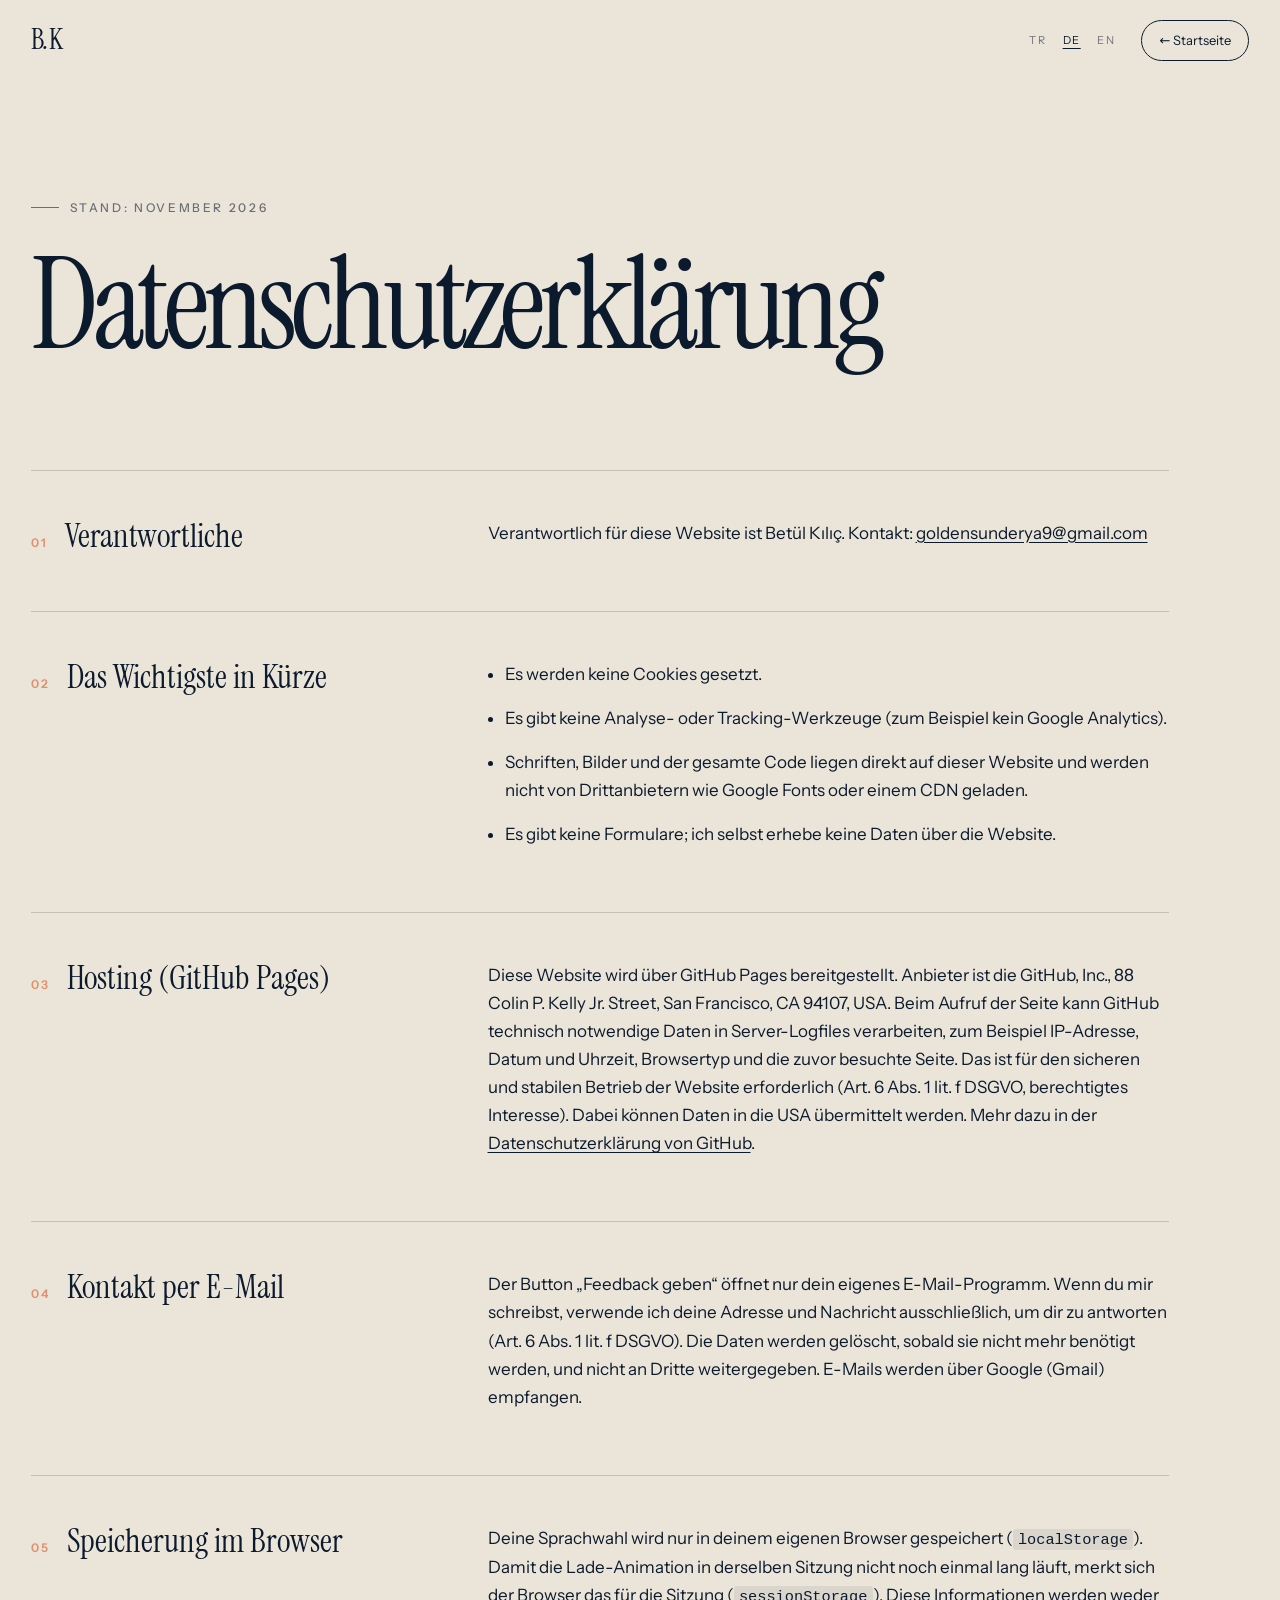
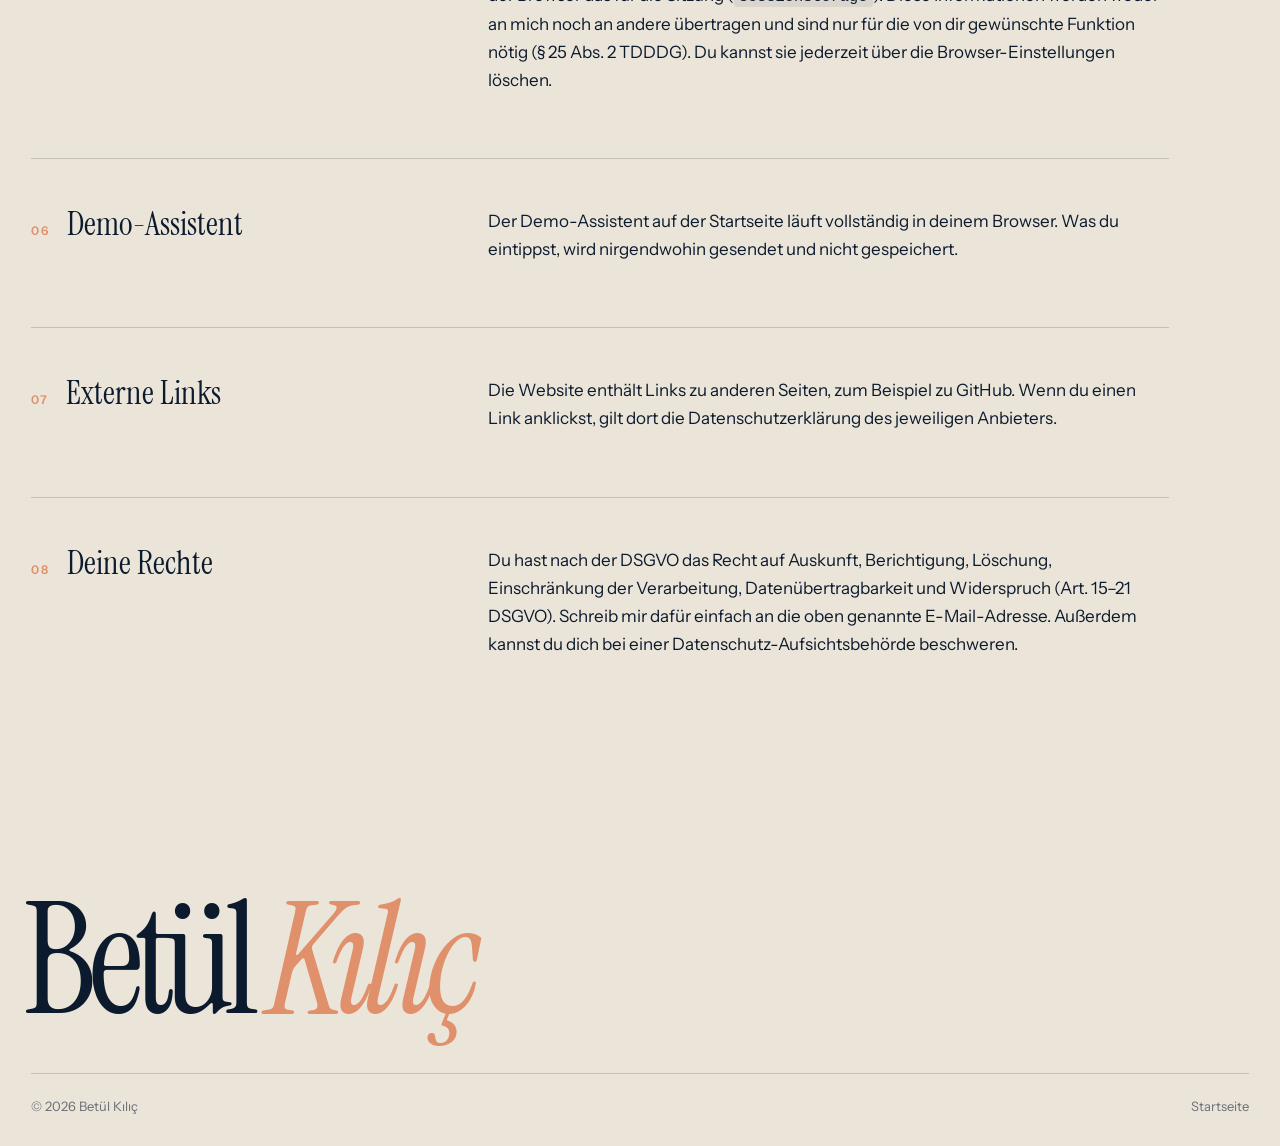
==== datenschutz-de.html @ 6221e0d3 "Neue immersive Portfolio-Seite von Grund auf Konzept „Ein Blatt Papier lernt fliegen“: Seiden-Shader" ====
<!doctype html>
<html lang="de">
<head>
  <meta charset="utf-8">
  <meta name="viewport" content="width=device-width, initial-scale=1">
  <title>Datenschutz · Betül Kılıç</title>
  <meta name="description" content="Datenschutz · Betül Kılıç">
  <meta name="theme-color" content="#070d1a">
  <meta property="og:title" content="Datenschutz · Betül Kılıç">
  <meta property="og:description" content="Datenschutz · Betül Kılıç">
  <meta property="og:image" content="img/og.jpg">
  <link rel="icon" href="img/favicon.svg" type="image/svg+xml">
  <link rel="alternate" hreflang="tr" href="datenschutz.html">
  <link rel="alternate" hreflang="de" href="datenschutz-de.html">
  <link rel="alternate" hreflang="en" href="datenschutz-en.html">
  
  <link rel="preload" href="fonts/instrument-serif-latin-400-normal.woff2" as="font" type="font/woff2" crossorigin>
  <link rel="preload" href="fonts/instrument-serif-latin-400-italic.woff2" as="font" type="font/woff2" crossorigin>
  <link rel="stylesheet" href="fx/fx.css">
  <link rel="stylesheet" href="style.css">
  
</head>
<body class="priv">
  <a class="skip" href="#main">Zum Inhalt</a>
  <header class="nav nav--static">
    <a class="nav__logo" href="de.html" aria-label="Betül Kılıç">B<em>.</em>K</a>
    <div class="nav__end">
      <nav class="langs" aria-label="Sprache"><a href="datenschutz.html" hreflang="tr" lang="tr" data-lang="tr">TR</a><a href="datenschutz-de.html" hreflang="de" lang="de" data-lang="de" aria-current="true">DE</a><a href="datenschutz-en.html" hreflang="en" lang="en" data-lang="en">EN</a></nav>
      <a class="nav__cta" href="de.html">← Startseite</a>
    </div>
  </header>
  <main id="main" class="priv__main">
    <p class="eyebrow">Stand: November 2026</p>
    <h1 class="priv__title">Datenschutzerklärung</h1>
    
      <section class="priv__sec">
        <h2><span>01</span>Verantwortliche</h2>
        <div class="priv__body"><p>Verantwortlich für diese Website ist Betül Kılıç. Kontakt: <a href="mailto:goldensunderya9@gmail.com">goldensunderya9@gmail.com</a></p></div>
      </section>
      <section class="priv__sec">
        <h2><span>02</span>Das Wichtigste in Kürze</h2>
        <div class="priv__body"><ul><li>Es werden keine Cookies gesetzt.</li><li>Es gibt keine Analyse- oder Tracking-Werkzeuge (zum Beispiel kein Google Analytics).</li><li>Schriften, Bilder und der gesamte Code liegen direkt auf dieser Website und werden nicht von Drittanbietern wie Google Fonts oder einem CDN geladen.</li><li>Es gibt keine Formulare; ich selbst erhebe keine Daten über die Website.</li></ul></div>
      </section>
      <section class="priv__sec">
        <h2><span>03</span>Hosting (GitHub Pages)</h2>
        <div class="priv__body"><p>Diese Website wird über GitHub Pages bereitgestellt. Anbieter ist die GitHub, Inc., 88 Colin P. Kelly Jr. Street, San Francisco, CA 94107, USA. Beim Aufruf der Seite kann GitHub technisch notwendige Daten in Server-Logfiles verarbeiten, zum Beispiel IP-Adresse, Datum und Uhrzeit, Browsertyp und die zuvor besuchte Seite. Das ist für den sicheren und stabilen Betrieb der Website erforderlich (Art. 6 Abs. 1 lit. f DSGVO, berechtigtes Interesse). Dabei können Daten in die USA übermittelt werden. Mehr dazu in der <a href="https://docs.github.com/de/site-policy/privacy-policies/github-general-privacy-statement" target="_blank" rel="noopener noreferrer">Datenschutzerklärung von GitHub</a>.</p></div>
      </section>
      <section class="priv__sec">
        <h2><span>04</span>Kontakt per E-Mail</h2>
        <div class="priv__body"><p>Der Button „Feedback geben“ öffnet nur dein eigenes E-Mail-Programm. Wenn du mir schreibst, verwende ich deine Adresse und Nachricht ausschließlich, um dir zu antworten (Art. 6 Abs. 1 lit. f DSGVO). Die Daten werden gelöscht, sobald sie nicht mehr benötigt werden, und nicht an Dritte weitergegeben. E-Mails werden über Google (Gmail) empfangen.</p></div>
      </section>
      <section class="priv__sec">
        <h2><span>05</span>Speicherung im Browser</h2>
        <div class="priv__body"><p>Deine Sprachwahl wird nur in deinem eigenen Browser gespeichert (<code>localStorage</code>). Damit die Lade-Animation in derselben Sitzung nicht noch einmal lang läuft, merkt sich der Browser das für die Sitzung (<code>sessionStorage</code>). Diese Informationen werden weder an mich noch an andere übertragen und sind nur für die von dir gewünschte Funktion nötig (§ 25 Abs. 2 TDDDG). Du kannst sie jederzeit über die Browser-Einstellungen löschen.</p></div>
      </section>
      <section class="priv__sec">
        <h2><span>06</span>Demo-Assistent</h2>
        <div class="priv__body"><p>Der Demo-Assistent auf der Startseite läuft vollständig in deinem Browser. Was du eintippst, wird nirgendwohin gesendet und nicht gespeichert.</p></div>
      </section>
      <section class="priv__sec">
        <h2><span>07</span>Externe Links</h2>
        <div class="priv__body"><p>Die Website enthält Links zu anderen Seiten, zum Beispiel zu GitHub. Wenn du einen Link anklickst, gilt dort die Datenschutzerklärung des jeweiligen Anbieters.</p></div>
      </section>
      <section class="priv__sec">
        <h2><span>08</span>Deine Rechte</h2>
        <div class="priv__body"><p>Du hast nach der DSGVO das Recht auf Auskunft, Berichtigung, Löschung, Einschränkung der Verarbeitung, Datenübertragbarkeit und Widerspruch (Art. 15–21 DSGVO). Schreib mir dafür einfach an die oben genannte E-Mail-Adresse. Außerdem kannst du dich bei einer Datenschutz-Aufsichtsbehörde beschweren.</p></div>
      </section>
  </main>
  <footer class="footer footer--small">
    <p class="footer__giant" aria-hidden="true">Betül <em>Kılıç</em></p>
    <div class="footer__row"><span>© 2026 Betül Kılıç</span><a href="de.html">Startseite</a></div>
  </footer>
  <script src="lang.js"></script>
</body>
</html>
---- fx/fx.css ----
/* Basis-Styles für die fx-Bausteine. Einbinden: <link rel="stylesheet" href="fx/fx.css">
   Farben kommen aus den Seiten-Variablen (--page-bg, --page-fg, --accent). */
:root { --page-bg: #0c0b0f; --page-fg: #f3eee7; --accent: #e8a87c; }

html.lenis, html.lenis body { height: auto; }
.lenis.lenis-smooth { scroll-behavior: auto !important; }
.lenis.lenis-smooth [data-lenis-prevent] { overscroll-behavior: contain; }
html.fx-locked, html.fx-locked body { overflow: hidden; }

.fx-canvas { position: absolute; inset: 0; width: 100%; height: 100%; display: block; pointer-events: none; }

/* Text-Masken */
/* Maske mit Luft für Unter-/Oberlängen und Akzente (y, g, ç, Ä) – auch bei line-height < 1 */
.fx-mask { display: inline-block; overflow: hidden; vertical-align: top; padding: 0.12em 0.04em 0.26em; margin: -0.12em -0.04em -0.26em; }
.fx-unit { display: inline-block; will-change: transform; }
[data-fx-split="chars"] .fx-mask { padding-inline: 0.01em; margin-inline: -0.01em; }

/* Cursor */
.fx-has-cursor, .fx-has-cursor a, .fx-has-cursor button { cursor: none; }
.fx-has-cursor input, .fx-has-cursor textarea, .fx-has-cursor select { cursor: auto; }
.fx-cursor-dot, .fx-cursor-ring {
  position: fixed; left: 0; top: 0; z-index: 9999; pointer-events: none; border-radius: 50%;
  mix-blend-mode: difference; translate: -50% -50%;
}
.fx-cursor-dot { width: 6px; height: 6px; background: #fff; }
.fx-cursor-ring {
  width: 40px; height: 40px; border: 1px solid rgba(255,255,255,.7);
  display: grid; place-items: center;
  transition: width .45s cubic-bezier(.2,.8,.2,1), height .45s cubic-bezier(.2,.8,.2,1),
              background-color .3s, border-color .3s, opacity .3s;
}
.fx-cursor-ring[data-state="hover"] { width: 64px; height: 64px; }
.fx-cursor-ring[data-state="label"] { width: 104px; height: 104px; background: #fff; border-color: transparent; }
.fx-cursor-ring[data-state="hidden"] { opacity: 0; }
.fx-cursor-ring.is-down { width: 30px; height: 30px; }
.fx-cursor-label {
  font: 600 11px/1 system-ui, sans-serif; letter-spacing: .14em; text-transform: uppercase; color: #000;
  opacity: 0; transition: opacity .2s;
}
.fx-cursor-ring[data-state="label"] .fx-cursor-label { opacity: 1; }

/* Preloader */
.fx-preloader { position: fixed; inset: 0; z-index: 10000; color: var(--pl-fg, var(--page-fg)); }
.fx-preloader__half { position: absolute; left: 0; right: 0; height: 50.5%; background: var(--pl-bg, var(--page-bg)); }
.fx-preloader__half--top { top: 0; }
.fx-preloader__half--bottom { bottom: 0; }
.fx-preloader__inner {
  position: absolute; inset: auto 4vw 4vw 4vw; display: flex; justify-content: space-between; align-items: flex-end;
}
.fx-preloader__word { font-size: clamp(14px, 1.2vw, 18px); letter-spacing: .3em; text-transform: uppercase; opacity: .7; }
.fx-preloader__count { font-size: clamp(80px, 18vw, 280px); line-height: .8; font-variant-numeric: tabular-nums; font-weight: 300; }

/* 3D-Modell: Standbild solange geladen wird / auf low */
.fx-model-poster { position: absolute; inset: 0; width: 100%; height: 100%; object-fit: contain; }

/* Bilder */
.fx-img { overflow: hidden; position: relative; }
.fx-img img, .fx-img video { width: 100%; height: 100%; object-fit: cover; display: block; will-change: transform; }

/* Tauchfahrt */
.fx-dive { position: relative; height: 100vh; height: 100svh; overflow: hidden; }
.fx-dive [data-depth] { position: absolute; inset: 0; display: grid; place-items: center; will-change: transform, opacity; }
.fx-dive.fx-static { height: auto; overflow: visible; }
.fx-dive.fx-static [data-depth] { position: relative; min-height: 70vh; }

/* Marquee */
.fx-marquee { overflow: hidden; white-space: nowrap; }
.fx-marquee > * { display: inline-flex; will-change: transform; }

/* Highlight-Text braucht volle Deckkraft als Ausgangswert für "low" */
.fx-highlight .fx-unit { will-change: opacity; }

/* Horizontal-Scroll ohne Animation: wischbar */
.fx-static[data-horizontal] { overflow-x: auto; scroll-snap-type: x mandatory; }

@media (prefers-reduced-motion: reduce) {
  *, *::before, *::after { animation-duration: .01ms !important; transition-duration: .01ms !important; }
}
---- style.css ----
/* Betül Kılıç — „Ein Blatt Papier lernt fliegen“
   Tag am Meer (hell, Papier) → Nacht (Sterne) → Morgen (Projekte) → Nacht (Kontakt).
   Zwei Schriften: Instrument Serif (Display) + Instrument Sans (Text). */

@font-face { font-family: 'Display'; font-style: normal; font-weight: 400; font-display: swap;
  src: url('fonts/instrument-serif-latin-400-normal.woff2') format('woff2');
  unicode-range: U+0000-00FF,U+0131,U+0152-0153,U+02BB-02BC,U+02C6,U+02DA,U+02DC,U+0304,U+0308,U+0329,U+2000-206F,U+20AC,U+2122,U+2191,U+2193,U+2212,U+2215,U+FEFF,U+FFFD; }
@font-face { font-family: 'Display'; font-style: normal; font-weight: 400; font-display: swap;
  src: url('fonts/instrument-serif-latin-ext-400-normal.woff2') format('woff2');
  unicode-range: U+0100-02BA,U+02BD-02C5,U+02C7-02CC,U+02CE-02D7,U+02DD-02FF,U+0304,U+0308,U+0329,U+1D00-1DBF,U+1E00-1E9F,U+1EF2-1EFF,U+2020,U+20A0-20AB,U+20AD-20C0,U+2113,U+2C60-2C7F,U+A720-A7FF; }
@font-face { font-family: 'Display'; font-style: italic; font-weight: 400; font-display: swap;
  src: url('fonts/instrument-serif-latin-400-italic.woff2') format('woff2');
  unicode-range: U+0000-00FF,U+0131,U+0152-0153,U+02BB-02BC,U+02C6,U+02DA,U+02DC,U+0304,U+0308,U+0329,U+2000-206F,U+20AC,U+2122,U+2191,U+2193,U+2212,U+2215,U+FEFF,U+FFFD; }
@font-face { font-family: 'Display'; font-style: italic; font-weight: 400; font-display: swap;
  src: url('fonts/instrument-serif-latin-ext-400-italic.woff2') format('woff2');
  unicode-range: U+0100-02BA,U+02BD-02C5,U+02C7-02CC,U+02CE-02D7,U+02DD-02FF,U+0304,U+0308,U+0329,U+1D00-1DBF,U+1E00-1E9F,U+1EF2-1EFF,U+2020,U+20A0-20AB,U+20AD-20C0,U+2113,U+2C60-2C7F,U+A720-A7FF; }
@font-face { font-family: 'Text'; font-style: normal; font-weight: 400 700; font-display: swap;
  src: url('fonts/instrument-sans-latin-wght-normal.woff2') format('woff2-variations');
  unicode-range: U+0000-00FF,U+0131,U+0152-0153,U+02BB-02BC,U+02C6,U+02DA,U+02DC,U+0304,U+0308,U+0329,U+2000-206F,U+20AC,U+2122,U+2191,U+2193,U+2212,U+2215,U+FEFF,U+FFFD; }
@font-face { font-family: 'Text'; font-style: normal; font-weight: 400 700; font-display: swap;
  src: url('fonts/instrument-sans-latin-ext-wght-normal.woff2') format('woff2-variations');
  unicode-range: U+0100-02BA,U+02BD-02C5,U+02C7-02CC,U+02CE-02D7,U+02DD-02FF,U+0304,U+0308,U+0329,U+1D00-1DBF,U+1E00-1E9F,U+1EF2-1EFF,U+2020,U+20A0-20AB,U+20AD-20C0,U+2113,U+2C60-2C7F,U+A720-A7FF; }

:root {
  --night: #070d1a; --ink: #0c1a2e; --paper: #ebe5d9; --cream: #f1eadc;
  --sky: #9dbad3; --sea: #2c5677; --accent: #e0906a;
  --page-bg: var(--paper); --page-fg: var(--ink);
  --muted: color-mix(in srgb, var(--page-fg) 58%, transparent);
  --line: color-mix(in srgb, var(--page-fg) 18%, transparent);
  --gutter: clamp(16px, 2.4vw, 44px);
  --ff-display: 'Display', 'Times New Roman', serif;
  --ff-text: 'Text', system-ui, -apple-system, 'Segoe UI', sans-serif;
  --fs-giant: clamp(92px, 21vw, 420px);
  --fs-h2: clamp(46px, 7.6vw, 140px);
  --fs-h3: clamp(30px, 3.4vw, 58px);
  --fs-lead: clamp(19px, 1.75vw, 28px);
  --fs-meta: 12px;
  --ease: cubic-bezier(.2,.8,.2,1);
}
*, *::before, *::after { box-sizing: border-box; }
html { background: var(--page-bg); color: var(--page-fg); -webkit-text-size-adjust: 100%; }
body { margin: 0; font: 400 16px/1.6 var(--ff-text); background: var(--page-bg); color: var(--page-fg);
  overflow-x: clip; -webkit-font-smoothing: antialiased; text-rendering: optimizeLegibility; }
a { color: inherit; text-decoration: none; }
img { max-width: 100%; display: block; }
em { font-family: var(--ff-display); font-style: italic; font-weight: 400; }
::selection { background: var(--accent); color: var(--night); }
:focus-visible { outline: 2px solid var(--accent); outline-offset: 4px; border-radius: 2px; }
.skip { position: absolute; left: -999px; top: 0; }
.skip:focus { left: 16px; top: 16px; z-index: 999; background: var(--cream); color: var(--night); padding: 10px 14px; }
.sr { position: absolute; width: 1px; height: 1px; overflow: hidden; clip: rect(0 0 0 0); white-space: nowrap; }

.eyebrow { font-size: var(--fs-meta); font-weight: 500; letter-spacing: .22em; text-transform: uppercase; color: var(--muted); margin: 0 0 2rem;
  display: flex; align-items: center; gap: .9em; }
.eyebrow::before { content: ''; width: 28px; height: 1px; background: currentColor; }
.h2 { font: 400 var(--fs-h2)/.9 var(--ff-display); letter-spacing: -.035em; margin: 0; }
.h2 em { color: var(--accent); }
.h2--xl { font-size: clamp(62px, 13vw, 250px); line-height: .84; }

/* ---------- NAV ---------- */
.nav { position: fixed; inset: 0 0 auto; z-index: 60; display: flex; align-items: center; justify-content: space-between; gap: 1rem;
  padding: 20px var(--gutter); mix-blend-mode: difference; color: #fff; }
.nav--static { position: absolute; mix-blend-mode: normal; color: var(--page-fg); }
.nav__logo { font: 400 28px/1 var(--ff-display); letter-spacing: -.02em; display: inline-block; }
.nav__logo em { color: inherit; }
.nav__links { display: flex; gap: 2.2rem; font-size: 13px; letter-spacing: .03em; }
.nav__links a, .footer__row a, .link { position: relative; }
.nav__links a::after, .footer__row a::after, .link::after { content: ''; position: absolute; left: 0; right: 0; bottom: -3px; height: 1px; background: currentColor;
  transform: scaleX(0); transform-origin: right; transition: transform .6s var(--ease); }
.nav__links a:hover::after, .footer__row a:hover::after, .link:hover::after { transform: scaleX(1); transform-origin: left; }
.nav__end { display: flex; align-items: center; gap: 1.2rem; }
.langs { display: flex; gap: .15rem; font-size: 11px; letter-spacing: .14em; }
.langs a { padding: 6px 7px; opacity: .55; transition: opacity .3s; }
.langs a:hover, .langs a[aria-current] { opacity: 1; }
.langs a[aria-current] { text-decoration: underline; text-underline-offset: 4px; }
.nav__cta { font-size: 13px; padding: 9px 17px; border: 1px solid currentColor; border-radius: 99px; display: inline-block; white-space: nowrap; }
@media (max-width: 900px) { .nav__links { display: none; } }
@media (max-width: 420px) { .nav__cta { display: none; } }

/* ---------- HERO ---------- */
.hero { position: relative; height: 100vh; height: 100svh; min-height: 600px; overflow: hidden; color: var(--ink);
  display: grid; grid-template-rows: auto 1fr auto; padding: 86px var(--gutter) var(--gutter); isolation: isolate; }
.hero__bg { position: absolute; inset: 0; z-index: -1;
  background: linear-gradient(180deg, #b9cfe0 0%, #dfe7ea 45%, #ebe5d9 100%); }
.hero__bg::after { content: ''; position: absolute; inset: 0; pointer-events: none;
  background: linear-gradient(180deg, transparent 55%, color-mix(in srgb, var(--paper) 70%, transparent) 100%); }
.hero__top { display: flex; align-items: center; gap: 1.5rem; font-size: var(--fs-meta); font-weight: 500; letter-spacing: .22em; text-transform: uppercase; }
.hero__horizon { flex: 1; height: 1px; background: currentColor; opacity: .35; transform-origin: left; }
.hero__title { align-self: center; margin: 0; font: 400 var(--fs-giant)/.8 var(--ff-display); letter-spacing: -.055em; display: grid; }
.hero__line { display: block; }
.hero__line:first-child { margin-left: -.04em; }
.hero__line--it { font-style: italic; justify-self: end; margin-right: -.02em; color: var(--sea); padding-right: .04em; }
.hero__foot { display: grid; grid-template-columns: repeat(12, 1fr); gap: var(--gutter); align-items: end;
  padding-top: 1.4rem; border-top: 1px solid color-mix(in srgb, var(--ink) 25%, transparent); }
.hero__lead { grid-column: 1 / 7; font-size: var(--fs-lead); line-height: 1.25; margin: 0; max-width: 32ch; }
.hero__lead em { font-size: 1.06em; }
.hero__tag { grid-column: 7 / 10; margin: 0; font-size: var(--fs-meta); letter-spacing: .2em; text-transform: uppercase; color: color-mix(in srgb, var(--ink) 65%, transparent); }
.hero__scroll { grid-column: 10 / 13; justify-self: end; display: flex; align-items: center; gap: .8rem; font-size: var(--fs-meta); letter-spacing: .2em; text-transform: uppercase; }
.hero__scroll i { width: 1px; height: 46px; background: currentColor; position: relative; overflow: hidden; opacity: .6; }
.hero__scroll i::after { content: ''; position: absolute; left: 0; top: -50%; width: 1px; height: 50%; background: var(--paper); animation: drop 2.2s var(--ease) infinite; }
@keyframes drop { to { top: 110%; } }
@media (max-width: 760px) {
  .hero { padding-top: 78px; }
  .hero__title { align-self: end; padding-bottom: 5vh; font-size: 40vw; }
  .hero__line--it { justify-self: start; margin-left: 12vw; }
  .hero__lead { grid-column: 1 / -1; }
  .hero__tag { display: none; }
  .hero__scroll { grid-column: 1 / -1; justify-self: start; }
  .hero__scroll i { height: 28px; }
}

/* ---------- MARQUEE ---------- */
.marquee { font: italic 400 clamp(54px, 9.5vw, 170px)/1.15 var(--ff-display); padding: 3.2vw 0;
  border-bottom: 1px solid var(--line); letter-spacing: -.02em; }
.marquee span { padding: 0 .3em; }
.marquee i { font-style: normal; color: var(--accent); font-size: .35em; align-self: center; }

/* ---------- MANIFEST ---------- */
.manifest { padding: 22vh var(--gutter) 24vh; display: grid; grid-template-columns: repeat(12, 1fr); gap: var(--gutter); row-gap: 6vh; }
.manifest .eyebrow { grid-column: 1 / 4; padding-top: 1.2em; }
.manifest__q { grid-column: 4 / 13; font: 400 clamp(40px, 6.4vw, 118px)/.98 var(--ff-display); letter-spacing: -.03em; margin: 0; }
.manifest__q em { color: var(--sea); }
.manifest__text { grid-column: 7 / 12; font-size: var(--fs-lead); line-height: 1.4; margin: 0; color: color-mix(in srgb, var(--page-fg) 78%, transparent); }
@media (max-width: 760px) { .manifest { padding: 14vh var(--gutter); } .manifest > * { grid-column: 1 / -1 !important; } }

/* ---------- STORY (Partikel) ---------- */
.story { height: 460vh; position: relative; color: var(--cream); }
.story__stage { position: sticky; top: 0; height: 100vh; height: 100svh; overflow: hidden; }
.story__sky { position: absolute; inset: 0;
  background:
    radial-gradient(ellipse 80% 55% at 50% 115%, color-mix(in srgb, var(--sea) 55%, transparent), transparent 70%),
    radial-gradient(ellipse 60% 40% at 80% 0%, rgba(157,186,211,.12), transparent 70%),
    var(--night); }
.story__sky::after { content: ''; position: absolute; inset: 0; opacity: .5;
  background-image: radial-gradient(1px 1px at 12% 22%, #fff8 50%, transparent 51%), radial-gradient(1px 1px at 73% 14%, #fff6 50%, transparent 51%),
    radial-gradient(1px 1px at 35% 68%, #fff5 50%, transparent 51%), radial-gradient(1.5px 1.5px at 88% 52%, #fff7 50%, transparent 51%),
    radial-gradient(1px 1px at 56% 38%, #fff4 50%, transparent 51%), radial-gradient(1px 1px at 22% 84%, #fff5 50%, transparent 51%); }
.story__particles { position: absolute; inset: 0; }
.story__hud { position: absolute; top: 92px; left: var(--gutter); right: var(--gutter); display: flex; justify-content: space-between;
  font-size: var(--fs-meta); letter-spacing: .22em; text-transform: uppercase; color: color-mix(in srgb, var(--cream) 60%, transparent); }
.story__count b { color: var(--cream); font-weight: 500; }
.story__captions { list-style: none; margin: 0; padding: 0; position: absolute; left: var(--gutter); right: var(--gutter); bottom: calc(var(--gutter) + 28px);
  font: 400 clamp(40px, 6.2vw, 112px)/.95 var(--ff-display); letter-spacing: -.03em; min-height: 2em; }
.story__captions li { position: absolute; left: 0; bottom: 0; max-width: 14ch; opacity: 0; }
.story__captions li:first-child { opacity: 1; }
.story__captions span { display: block; font: 500 var(--fs-meta)/1 var(--ff-text); letter-spacing: .22em; color: var(--accent); margin-bottom: 1.2rem; }
.story__bar { position: absolute; left: var(--gutter); right: var(--gutter); bottom: var(--gutter); height: 1px; background: rgba(241,234,220,.18); }
.story__bar i { position: absolute; inset: 0; background: var(--cream); transform: scaleX(0); transform-origin: left; }
html[data-tier="low"] .story, html.no-webgl .story { height: auto; }
html[data-tier="low"] .story__stage, html.no-webgl .story__stage { position: relative; height: auto; padding: 22vh var(--gutter) 16vh; }
html[data-tier="low"] .story__captions, html.no-webgl .story__captions { position: relative; inset: auto; }
html[data-tier="low"] .story__captions li, html.no-webgl .story__captions li { position: relative; opacity: 1; margin-bottom: 3rem; }
html[data-tier="low"] .story__bar, html.no-webgl .story__bar, html[data-tier="low"] .story__count, html.no-webgl .story__count { display: none; }
html[data-tier="low"] .story__hud, html.no-webgl .story__hud { top: 10vh; }

/* ---------- ABOUT ---------- */
.about { display: grid; grid-template-columns: repeat(12, 1fr); gap: var(--gutter); padding: 20vh var(--gutter) 18vh; align-items: start; }
.about__media { grid-column: 1 / 6; position: sticky; top: 12vh; }
.lens { position: relative; touch-action: pan-y; }
.about__photo { margin: 0; aspect-ratio: 3 / 4; border-radius: 2px; }
.lens__canvas { position: absolute; inset: 0; width: 100%; height: 100%; pointer-events: none; }
.lens__tag { position: absolute; left: 14px; top: 14px; font: 500 11px/1 ui-monospace, Menlo, Consolas, monospace; letter-spacing: .06em;
  color: #fff; background: rgba(7,13,26,.55); padding: 7px 9px; border-radius: 2px; backdrop-filter: blur(6px); }
.lens__tag b { color: var(--accent); font-weight: 500; }
.about__hint { margin: 1rem 0 0; font-size: 13px; color: var(--muted); max-width: 42ch; }
.hint--touch { display: none; }
@media (hover: none) { .hint--touch { display: inline; } .hint--fine { display: none; } }
html[data-tier="low"] .about__hint, html[data-tier="low"] .lens__tag { display: none; }
.about__body { grid-column: 7 / 13; padding-top: 6vh; }
.about__text { font: 400 clamp(26px, 2.8vw, 46px)/1.16 var(--ff-display); letter-spacing: -.01em; margin: 3.5rem 0 4rem; }
.facts { margin: 0; border-top: 1px solid var(--line); }
.facts div { display: grid; grid-template-columns: 11rem 1fr; gap: 1rem; padding: 1.1rem 0; border-bottom: 1px solid var(--line); }
.facts dt { font-size: var(--fs-meta); letter-spacing: .2em; text-transform: uppercase; color: var(--muted); padding-top: .3em; }
.facts dd { margin: 0; font-size: 17px; }
@media (max-width: 900px) {
  .about { padding-top: 14vh; }
  .about__media, .about__body { grid-column: 1 / -1; position: relative; top: 0; }
  .about__media { max-width: 520px; }
  .facts div { grid-template-columns: 1fr; gap: .2rem; }
}

/* ---------- INTERESTS ---------- */
.interests { position: relative; padding: 18vh var(--gutter) 20vh; isolation: isolate; overflow: hidden; }
.interests__bg { position: absolute; inset: 0; z-index: -1; background: radial-gradient(ellipse at 70% 20%, #16304f, var(--night) 70%); }
.interests__bg::after { content: ''; position: absolute; inset: 0; background: linear-gradient(180deg, var(--night), transparent 25%, transparent 75%, var(--night)); }
.sec-head { display: grid; grid-template-columns: repeat(12, 1fr); gap: var(--gutter); margin-bottom: 10vh; }
.sec-head .eyebrow, .sec-head .h2 { grid-column: 1 / -1; }
.sec-head__text { grid-column: 7 / 12; font-size: var(--fs-lead); line-height: 1.4; margin: 2.5rem 0 0; color: color-mix(in srgb, var(--page-fg) 75%, transparent); }
.sec-head--row { display: flex; justify-content: space-between; align-items: end; gap: 2rem; }
@media (max-width: 760px) { .sec-head__text { grid-column: 1 / -1; } }
.int { list-style: none; margin: 0; padding: 0; border-top: 1px solid var(--line); }
.int__row { display: grid; grid-template-columns: 5rem minmax(0, 1.25fr) minmax(0, 1fr); gap: var(--gutter); align-items: baseline;
  padding: 2.4vw 0; border-bottom: 1px solid var(--line); position: relative; }
.int__row::before { content: ''; position: absolute; inset: 0; background: linear-gradient(90deg, rgba(224,144,106,.14), transparent 70%);
  transform: scaleX(0); transform-origin: left; transition: transform .8s var(--ease); z-index: -1; }
.int__no { font: 500 var(--fs-meta)/1 var(--ff-text); letter-spacing: .2em; color: var(--accent); }
.int__name { font: 400 clamp(36px, 5.6vw, 104px)/.95 var(--ff-display); letter-spacing: -.03em; margin: 0; transition: transform .8s var(--ease), color .5s; }
.int__desc { margin: 0; font-size: 17px; line-height: 1.5; max-width: 38ch; color: color-mix(in srgb, var(--page-fg) 72%, transparent); }
@media (hover: hover) {
  .int__row:hover::before { transform: scaleX(1); }
  .int__row:hover .int__name { transform: translateX(1.5vw); font-style: italic; color: var(--accent); }
}
@media (max-width: 760px) {
  .int__row { grid-template-columns: 2.5rem 1fr; padding: 8vw 0; row-gap: 1.1rem; }
  .int__desc { grid-column: 2; font-size: 16px; }
}

/* ---------- JOURNEY (horizontal) ---------- */
.journey { overflow: hidden; padding: 14vh 0 10vh; min-height: 100vh; display: flex; flex-direction: column; justify-content: center; }
.journey .sec-head { padding: 0 var(--gutter); margin-bottom: 7vh; }
.jr__drag { font-size: var(--fs-meta); letter-spacing: .2em; text-transform: uppercase; color: var(--muted); margin: 0 0 .6rem; white-space: nowrap; }
.jr__track { display: flex; gap: calc(var(--gutter) * 2); padding: 0 var(--gutter); width: max-content; }
.jr__panel { width: min(46vw, 660px); position: relative; padding-top: 1.6rem; border-top: 1px solid var(--line); display: grid; grid-template-rows: auto auto auto 1fr; }
.jr__level { margin: 0; font-size: var(--fs-meta); letter-spacing: .22em; text-transform: uppercase; font-weight: 500; }
.jr__level span { color: var(--muted); }
.jr__num { margin: 1rem 0 0; font: 400 clamp(120px, 17vw, 300px)/.8 var(--ff-display); letter-spacing: -.05em; color: transparent;
  -webkit-text-stroke: 1px color-mix(in srgb, var(--page-fg) 45%, transparent); }
.jr__name { font: italic 400 var(--fs-h3)/1 var(--ff-display); margin: 1.6rem 0 1rem; color: var(--sea); }
.jr__text { margin: 0; font-size: 17px; max-width: 36ch; color: color-mix(in srgb, var(--page-fg) 78%, transparent); }
.jr__panel--quote { width: min(64vw, 980px); border-top-color: transparent; align-content: center; }
.jr__quote { margin: 0; font: 400 clamp(40px, 5.4vw, 100px)/1 var(--ff-display); letter-spacing: -.03em; }
.jr__quote em { color: var(--accent); }
.jr__line { margin: 8vh var(--gutter) 0; height: 1px; background: var(--line); position: relative; }
.jr__line i { position: absolute; inset: 0; background: var(--page-fg); transform: scaleX(0); transform-origin: left; }
html:not([data-tier="high"]) .jr__track { width: auto; overflow-x: auto; scroll-snap-type: x mandatory; padding-bottom: 1rem; scrollbar-width: none; }
html:not([data-tier="high"]) .jr__track::-webkit-scrollbar { display: none; }
html:not([data-tier="high"]) .jr__panel { flex: 0 0 82vw; scroll-snap-align: start; }
html:not([data-tier="high"]) .jr__line { display: none; }
html[data-tier="high"] .jr__drag { display: none; }

/* ---------- PROJECTS ---------- */
.projects { padding: 22vh var(--gutter) 12vh; }
.proj { display: grid; grid-template-columns: repeat(12, 1fr); gap: var(--gutter); align-items: end; margin-bottom: 18vh; }
.proj__img { grid-column: 1 / 8; display: block; }
.proj__img figure { margin: 0; aspect-ratio: 16 / 10; border-radius: 3px; background: #d9d2c4; }
.proj__body { grid-column: 9 / 13; padding-bottom: .5rem; }
.proj--flip .proj__img { grid-column: 6 / 13; order: 2; }
.proj--flip .proj__body { grid-column: 1 / 5; order: 1; }
.proj__meta { display: flex; gap: 1rem; font-size: var(--fs-meta); letter-spacing: .2em; text-transform: uppercase; color: var(--muted); margin: 0 0 1.4rem; }
.proj__meta span { color: var(--accent); font-weight: 600; }
.proj__title { font: 400 var(--fs-h3)/1 var(--ff-display); letter-spacing: -.02em; margin: 0 0 1.2rem; }
.proj__title--big { font-size: clamp(64px, 9vw, 170px); line-height: .85; font-style: italic; }
.proj__text { margin: 0 0 2rem; font-size: 17px; color: color-mix(in srgb, var(--page-fg) 78%, transparent); }
.link { display: inline-flex; gap: .5rem; font-weight: 500; font-size: 15px; padding-bottom: 2px; }
.link i { font-style: normal; transition: transform .5s var(--ease); }
.link:hover i { transform: translate(3px, -3px); }
.proj__next { margin: 0; padding: 6vh 0; border-top: 1px solid var(--line); border-bottom: 1px solid var(--line);
  display: flex; align-items: baseline; gap: 1.6rem; font: 400 clamp(34px, 5vw, 90px)/1 var(--ff-display); letter-spacing: -.03em; color: var(--muted); }
.proj__next b { font-weight: 400; }
.proj__next span { font: 600 var(--fs-meta)/1 var(--ff-text); letter-spacing: .2em; color: var(--accent); }
@media (max-width: 860px) {
  .proj { margin-bottom: 12vh; }
  .proj__img, .proj__body, .proj--flip .proj__img, .proj--flip .proj__body { grid-column: 1 / -1; order: 0; }
}

/* ---------- CLOSE-UP ---------- */
.closeup { display: grid; grid-template-columns: repeat(12, 1fr); gap: var(--gutter); padding: 10vh var(--gutter) 22vh; align-items: start; }
.closeup__text { grid-column: 1 / 7; }
.closeup__p { font-size: var(--fs-lead); line-height: 1.4; margin: 2.5rem 0 3.5rem; max-width: 34ch; color: color-mix(in srgb, var(--page-fg) 80%, transparent); }
.stats { display: grid; grid-template-columns: repeat(2, 1fr); border-top: 1px solid var(--line); }
.stats div { padding: 1.6rem 0; border-bottom: 1px solid var(--line); }
.stats div:nth-child(odd) { border-right: 1px solid var(--line); padding-right: 1rem; }
.stats div:nth-child(even) { padding-left: 1.6rem; }
.stats strong { display: block; font: 400 clamp(60px, 7vw, 128px)/.9 var(--ff-display); letter-spacing: -.04em; font-variant-numeric: tabular-nums; font-weight: 400; }
.stats span { font-size: 13px; color: var(--muted); }
.feats { list-style: none; padding: 0; margin: 2.4rem 0 0; display: flex; flex-wrap: wrap; gap: .5rem; }
.feats li { font-size: 13px; padding: .5rem .9rem; border: 1px solid var(--line); border-radius: 99px; }
.chat { grid-column: 8 / 13; position: sticky; top: 14vh; background: var(--night); color: var(--cream); border-radius: 18px; overflow: hidden;
  box-shadow: 0 40px 80px -40px rgba(7,13,26,.55); display: flex; flex-direction: column; height: min(640px, 76vh); }
.chat__head { display: flex; align-items: baseline; gap: .8rem; padding: 1.2rem 1.4rem; border-bottom: 1px solid rgba(241,234,220,.12);
  font: 500 13px/1 ui-monospace, Menlo, Consolas, monospace; }
.chat__head span { color: rgba(241,234,220,.5); font-family: var(--ff-text); font-size: 12px; }
.chat__head i { margin-left: auto; width: 8px; height: 8px; border-radius: 50%; background: #7fd1a3; box-shadow: 0 0 12px #7fd1a3; align-self: center; }
.chat__msgs { flex: 1; overflow-y: auto; padding: 1.4rem; display: flex; flex-direction: column; gap: .7rem; scrollbar-width: thin; }
.msg { max-width: 82%; padding: .8rem 1rem; border-radius: 14px 14px 14px 4px; background: rgba(241,234,220,.08); font-size: 15px; line-height: 1.45; }
.msg--me { align-self: flex-end; background: var(--accent); color: var(--night); border-radius: 14px 14px 4px 14px; }
.msg--typing { color: rgba(241,234,220,.55); letter-spacing: .2em; }
.chat__chips { display: flex; flex-wrap: wrap; gap: .4rem; padding: 0 1.4rem 1rem; }
.chat__chips button { font: 500 13px/1 var(--ff-text); color: var(--cream); background: none; border: 1px solid rgba(241,234,220,.25); border-radius: 99px; padding: .55rem .85rem; cursor: pointer; transition: background .3s, color .3s; }
.chat__chips button:hover, .chat__chips button:active { background: var(--cream); color: var(--night); }
.chat__form { display: flex; gap: .5rem; padding: 1rem; border-top: 1px solid rgba(241,234,220,.12); }
.chat__form input { flex: 1; min-width: 0; font: 400 16px/1 var(--ff-text); color: var(--cream); background: rgba(241,234,220,.06); border: 1px solid rgba(241,234,220,.15); border-radius: 99px; padding: .8rem 1.1rem; }
.chat__form input::placeholder { color: rgba(241,234,220,.45); }
.chat__form button { font: 600 14px/1 var(--ff-text); background: var(--cream); color: var(--night); border: 0; border-radius: 99px; padding: 0 1.2rem; cursor: pointer; }
.chat__form button:active { transform: scale(.96); }
@media (max-width: 900px) {
  .closeup__text, .chat { grid-column: 1 / -1; }
  .chat { position: relative; top: 0; height: 520px; margin-top: 4vh; }
}

/* ---------- CONTACT ---------- */
.contact { position: relative; min-height: 110vh; display: flex; flex-direction: column; justify-content: center; padding: 18vh var(--gutter); overflow: hidden; isolation: isolate; }
.contact__bg { position: absolute; inset: 0; z-index: -1; background: radial-gradient(ellipse at 50% 100%, #1b3656, var(--night) 70%); }
.contact__title { font: 400 clamp(60px, 11vw, 220px)/.86 var(--ff-display); letter-spacing: -.045em; margin: 0; max-width: 11ch; }
.contact__title em { color: var(--accent); }
.contact__text { margin: 3rem 0 3.5rem; font-size: var(--fs-lead); line-height: 1.4; max-width: 30ch; color: color-mix(in srgb, var(--page-fg) 78%, transparent); }
.contact__actions { display: flex; flex-wrap: wrap; gap: 1rem; }
.btn { display: inline-block; padding: 1.35rem 2.3rem; border-radius: 99px; background: var(--cream); color: var(--night); font-weight: 600; font-size: 15px; transition: background .4s; }
.btn span { display: inline-flex; gap: .6rem; }
.btn i { font-style: normal; }
.btn:hover { background: var(--accent); }
.btn:active { transform: scale(.97); }
.btn--ghost { background: transparent; color: var(--cream); border: 1px solid rgba(241,234,220,.4); }
.btn--ghost:hover { background: rgba(241,234,220,.1); }

/* ---------- FOOTER ---------- */
.footer { padding: 6vh var(--gutter) var(--gutter); overflow: hidden; color: var(--page-fg); }
.footer__giant { font: 400 clamp(80px, 17.5vw, 340px)/.78 var(--ff-display); letter-spacing: -.06em; margin: 0 0 4vw -.05em; white-space: nowrap; }
.footer__giant em { color: var(--accent); }
.footer__row { display: flex; flex-wrap: wrap; align-items: center; gap: 1.2rem 2rem; font-size: 13px; color: var(--muted); padding-top: 1.4rem; border-top: 1px solid var(--line); }
.footer__row > span { margin-right: auto; }
.footer__row .langs { margin-left: -.5rem; }
@media (max-width: 600px) { .footer__row > span { width: 100%; } }

/* ---------- DATENSCHUTZ ---------- */
.priv { --page-bg: var(--paper); --page-fg: var(--ink); }
.priv__main { padding: 22vh var(--gutter) 14vh; max-width: 1200px; }
.priv__title { font: 400 clamp(46px, 10vw, 180px)/.88 var(--ff-display); letter-spacing: -.045em; margin: 0 0 12vh; hyphens: auto; overflow-wrap: anywhere; }
.priv__sec { display: grid; grid-template-columns: minmax(0, 1fr) minmax(0, 1.6fr); gap: var(--gutter); padding: 3rem 0; border-top: 1px solid var(--line); }
.priv__sec h2 { margin: 0; font: 400 clamp(26px, 2.6vw, 40px)/1.05 var(--ff-display); display: flex; gap: 1rem; align-items: baseline; }
.priv__sec h2 span { font: 600 var(--fs-meta)/1 var(--ff-text); letter-spacing: .2em; color: var(--accent); }
.priv__body p, .priv__body li { font-size: 17px; line-height: 1.65; margin: 0 0 1rem; max-width: 62ch; }
.priv__body ul { padding-left: 1.1rem; margin: 0; }
.priv__body a { text-decoration: underline; text-underline-offset: 3px; }
.priv__body code { font-size: .9em; background: rgba(12,26,46,.07); padding: .1em .35em; border-radius: 3px; }
@media (max-width: 760px) { .priv__sec { grid-template-columns: 1fr; } }
.footer--small .footer__giant { font-size: clamp(60px, 12vw, 220px); }

/* Reduced motion: nichts bleibt unsichtbar */
html[data-tier="low"] .hero__scroll i::after { animation: none; }

/* Dunkle Bühnen behalten helle Schrift, auch während die Seitenfarbe schon wechselt */
.story, .interests, .contact {
  --page-fg: var(--cream);
  --muted: color-mix(in srgb, var(--cream) 58%, transparent);
  --line: color-mix(in srgb, var(--cream) 18%, transparent);
  color: var(--cream);
}
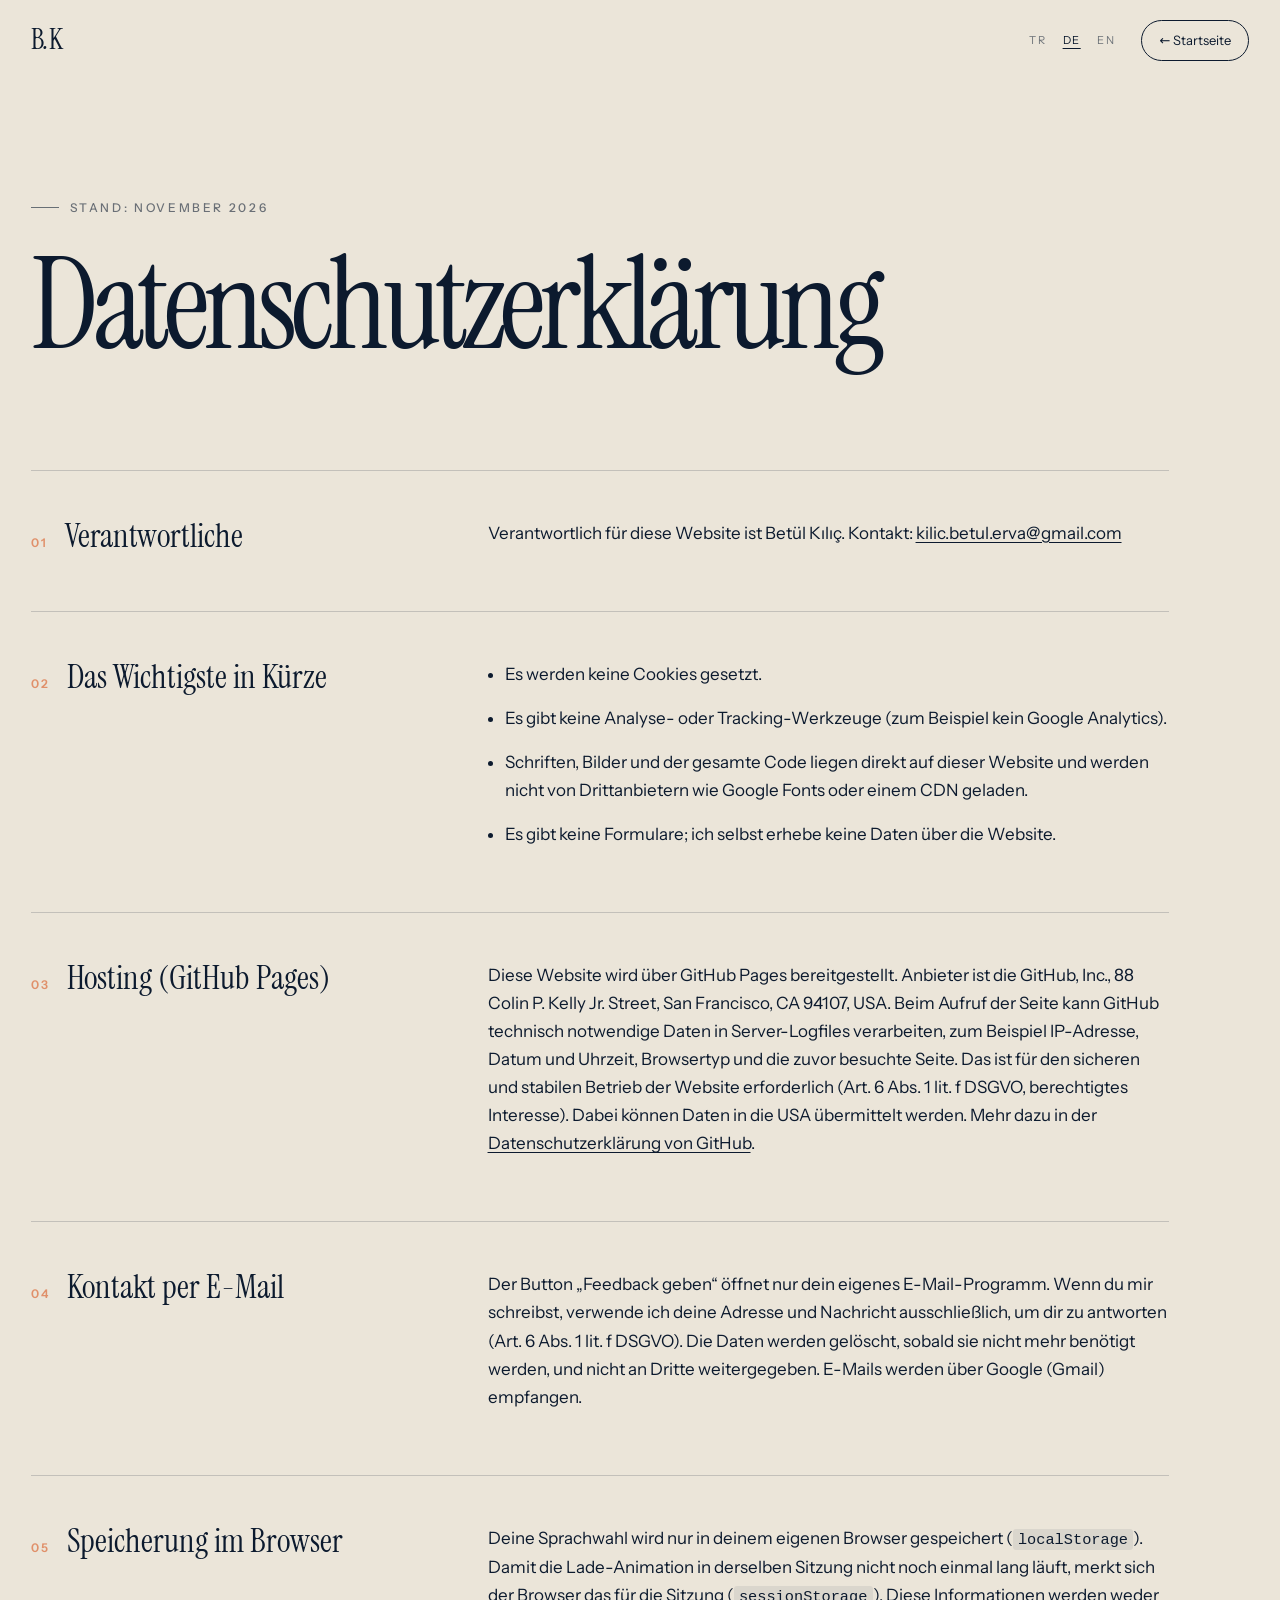
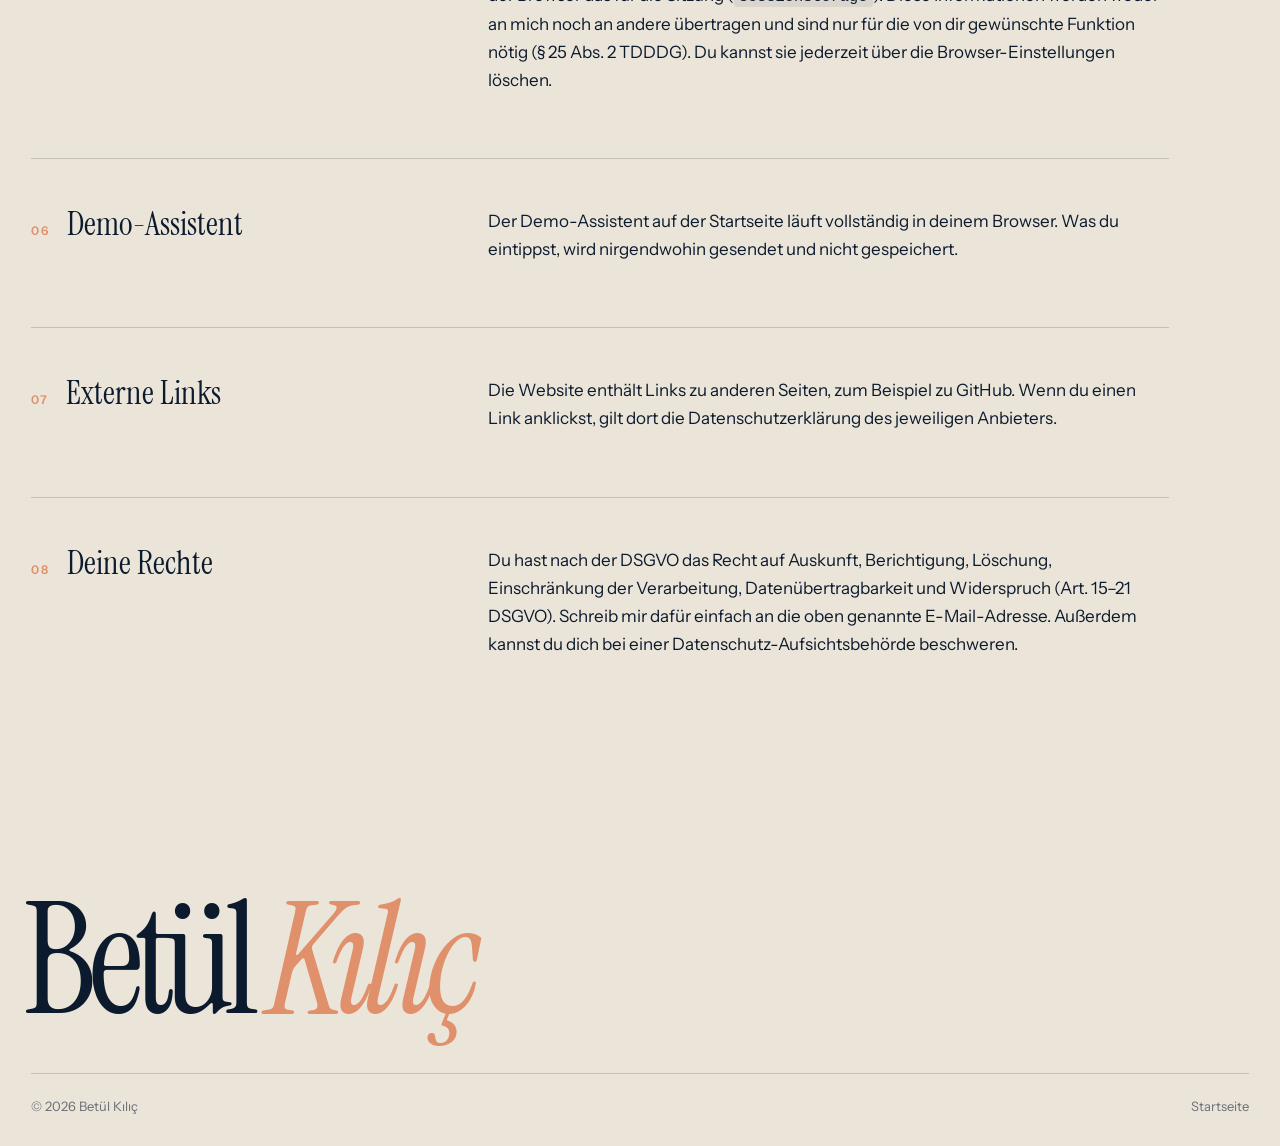
==== commit 01148b64: "Neue Kontakt-E-Mail und echte Projekt-Screenshots - E-Mail überall auf kilic.betul.erva@gmail.com (F" ====
--- a/datenschutz-de.html
+++ b/datenschutz-de.html
@@ -35,7 +35,7 @@
     
       <section class="priv__sec">
         <h2><span>01</span>Verantwortliche</h2>
-        <div class="priv__body"><p>Verantwortlich für diese Website ist Betül Kılıç. Kontakt: <a href="mailto:goldensunderya9@gmail.com">goldensunderya9@gmail.com</a></p></div>
+        <div class="priv__body"><p>Verantwortlich für diese Website ist Betül Kılıç. Kontakt: <a href="mailto:kilic.betul.erva@gmail.com">kilic.betul.erva@gmail.com</a></p></div>
       </section>
       <section class="priv__sec">
         <h2><span>02</span>Das Wichtigste in Kürze</h2>
--- a/style.css
+++ b/style.css
@@ -205,28 +205,29 @@
   .int__desc { grid-column: 2; font-size: 16px; }
 }
 
-/* ---------- JOURNEY (horizontal) ---------- */
-.journey { overflow: hidden; padding: 14vh 0 10vh; min-height: 100vh; display: flex; flex-direction: column; justify-content: center; }
-.journey .sec-head { padding: 0 var(--gutter); margin-bottom: 7vh; }
-.jr__drag { font-size: var(--fs-meta); letter-spacing: .2em; text-transform: uppercase; color: var(--muted); margin: 0 0 .6rem; white-space: nowrap; }
-.jr__track { display: flex; gap: calc(var(--gutter) * 2); padding: 0 var(--gutter); width: max-content; }
-.jr__panel { width: min(46vw, 660px); position: relative; padding-top: 1.6rem; border-top: 1px solid var(--line); display: grid; grid-template-rows: auto auto auto 1fr; }
+/* ---------- JOURNEY (drei Level untereinander) ---------- */
+.journey { padding: 22vh var(--gutter) 18vh; }
+.jr { list-style: none; margin: 0; padding: 0; border-bottom: 1px solid var(--line); }
+.jr__row { display: grid; grid-template-columns: repeat(12, minmax(0, 1fr)); gap: var(--gutter); align-items: center;
+  padding: 5vh 0; border-top: 1px solid var(--line); }
+.jr__num { --fill: 100%; grid-column: 1 / 6; margin: 0; font: 400 clamp(140px, 21vw, 380px)/.8 var(--ff-display); letter-spacing: -.05em;
+  color: transparent; -webkit-text-stroke: 1px color-mix(in srgb, var(--page-fg) 40%, transparent);
+  background: linear-gradient(to top, var(--sea) var(--fill), transparent var(--fill)); -webkit-background-clip: text; background-clip: text;
+  padding-bottom: .06em; }
+.jr__body { grid-column: 7 / 13; max-width: 40ch; }
 .jr__level { margin: 0; font-size: var(--fs-meta); letter-spacing: .22em; text-transform: uppercase; font-weight: 500; }
 .jr__level span { color: var(--muted); }
-.jr__num { margin: 1rem 0 0; font: 400 clamp(120px, 17vw, 300px)/.8 var(--ff-display); letter-spacing: -.05em; color: transparent;
-  -webkit-text-stroke: 1px color-mix(in srgb, var(--page-fg) 45%, transparent); }
-.jr__name { font: italic 400 var(--fs-h3)/1 var(--ff-display); margin: 1.6rem 0 1rem; color: var(--sea); }
-.jr__text { margin: 0; font-size: 17px; max-width: 36ch; color: color-mix(in srgb, var(--page-fg) 78%, transparent); }
-.jr__panel--quote { width: min(64vw, 980px); border-top-color: transparent; align-content: center; }
-.jr__quote { margin: 0; font: 400 clamp(40px, 5.4vw, 100px)/1 var(--ff-display); letter-spacing: -.03em; }
+.jr__name { font: italic 400 clamp(40px, 4.6vw, 80px)/1 var(--ff-display); letter-spacing: -.02em; margin: 1.2rem 0 1.2rem; color: var(--sea); }
+.jr__text { margin: 0; font-size: var(--fs-lead); line-height: 1.4; color: color-mix(in srgb, var(--page-fg) 80%, transparent); }
+.jr__quote { margin: 16vh 0 0; max-width: 16ch; font: 400 clamp(44px, 6.4vw, 120px)/.98 var(--ff-display); letter-spacing: -.03em; }
 .jr__quote em { color: var(--accent); }
-.jr__line { margin: 8vh var(--gutter) 0; height: 1px; background: var(--line); position: relative; }
-.jr__line i { position: absolute; inset: 0; background: var(--page-fg); transform: scaleX(0); transform-origin: left; }
-html:not([data-tier="high"]) .jr__track { width: auto; overflow-x: auto; scroll-snap-type: x mandatory; padding-bottom: 1rem; scrollbar-width: none; }
-html:not([data-tier="high"]) .jr__track::-webkit-scrollbar { display: none; }
-html:not([data-tier="high"]) .jr__panel { flex: 0 0 82vw; scroll-snap-align: start; }
-html:not([data-tier="high"]) .jr__line { display: none; }
-html[data-tier="high"] .jr__drag { display: none; }
+@media (max-width: 760px) {
+  .journey { padding-top: 14vh; }
+  .jr__row { padding: 6vh 0; row-gap: 1rem; }
+  .jr__num, .jr__body { grid-column: 1 / -1; }
+  .jr__num { font-size: 38vw; }
+  .jr__quote { margin-top: 10vh; }
+}
 
 /* ---------- PROJECTS ---------- */
 .projects { padding: 22vh var(--gutter) 12vh; }
@@ -239,7 +240,7 @@
 .proj__meta { display: flex; gap: 1rem; font-size: var(--fs-meta); letter-spacing: .2em; text-transform: uppercase; color: var(--muted); margin: 0 0 1.4rem; }
 .proj__meta span { color: var(--accent); font-weight: 600; }
 .proj__title { font: 400 var(--fs-h3)/1 var(--ff-display); letter-spacing: -.02em; margin: 0 0 1.2rem; }
-.proj__title--big { font-size: clamp(64px, 9vw, 170px); line-height: .85; font-style: italic; }
+.proj__title--big { font-size: clamp(56px, 6.2vw, 120px); line-height: .85; font-style: italic; }
 .proj__text { margin: 0 0 2rem; font-size: 17px; color: color-mix(in srgb, var(--page-fg) 78%, transparent); }
 .link { display: inline-flex; gap: .5rem; font-weight: 500; font-size: 15px; padding-bottom: 2px; }
 .link i { font-style: normal; transition: transform .5s var(--ease); }
@@ -252,6 +253,61 @@
   .proj { margin-bottom: 12vh; }
   .proj__img, .proj__body, .proj--flip .proj__img, .proj--flip .proj__body { grid-column: 1 / -1; order: 0; }
 }
+
+/* Kartenatelier: typografische Karten statt Screenshot */
+.proj__img .cardart { position: relative; display: grid; place-items: center; overflow: hidden;
+  background: radial-gradient(ellipse at 30% 20%, #3d6f96, var(--sea) 55%, #1b3a55); }
+.cardart__back, .cardart__front { position: absolute; width: 40%; aspect-ratio: 5 / 7; border-radius: 3px; }
+.cardart__back { background: #d8cbb6; transform: translate(-28%, 4%) rotate(-9deg); box-shadow: 0 30px 60px -30px rgba(7,13,26,.6); }
+.cardart__front { background: var(--cream); color: var(--ink); transform: translate(18%, -2%) rotate(5deg);
+  display: flex; flex-direction: column; justify-content: center; align-items: center; text-align: center; gap: .6em; padding: 8%;
+  box-shadow: 0 40px 70px -30px rgba(7,13,26,.7); font-size: clamp(10px, 1.1vw, 16px); }
+.cardart__front em { font-size: 3.2em; line-height: .95; color: var(--accent); }
+.cardart__front small { font-size: .9em; letter-spacing: .2em; text-transform: uppercase; color: color-mix(in srgb, var(--ink) 55%, transparent); }
+.cardart__front span { font: 400 1.3em/1 var(--ff-display); padding-top: .8em; border-top: 1px solid color-mix(in srgb, var(--ink) 25%, transparent); }
+@media (hover: hover) { .proj__img:hover .cardart__front { transform: translate(20%, -5%) rotate(2deg); } }
+.cardart__front, .cardart__back { transition: transform .9s var(--ease); }
+
+/* Projektliste */
+.pl__eyebrow { margin-top: 4vh; }
+.pl { list-style: none; margin: 0 0 10vh; padding: 0; border-top: 1px solid var(--line); }
+.pl__row { position: relative; display: grid; grid-template-columns: 4rem minmax(0, 1fr) 11rem 9rem; gap: var(--gutter); align-items: baseline;
+  padding: 3.2vh 0; border-bottom: 1px solid var(--line); }
+.pl__no { font: 600 var(--fs-meta)/1 var(--ff-text); letter-spacing: .2em; color: var(--accent); }
+.pl__name { margin: 0; font: 400 clamp(38px, 5.4vw, 96px)/.95 var(--ff-display); letter-spacing: -.03em; transition: transform .7s var(--ease), color .4s; }
+.pl__desc { margin: 1rem 0 0; max-width: 56ch; font-size: 16px; color: color-mix(in srgb, var(--page-fg) 74%, transparent); }
+.pl__links { display: flex; flex-wrap: wrap; gap: .6rem 1.6rem; margin-top: 1.2rem; }
+.pl__type { font-size: 14px; color: var(--muted); }
+.pl__status { justify-self: end; font-size: 12px; font-weight: 600; letter-spacing: .08em; text-transform: uppercase; white-space: nowrap;
+  padding: .45rem .8rem; border-radius: 99px; border: 1px solid var(--line); display: inline-flex; align-items: center; gap: .5rem; }
+.pl__status::before { content: ''; width: 7px; height: 7px; border-radius: 50%; background: currentColor; }
+.pl__status--live { color: #2f7d58; border-color: color-mix(in srgb, #2f7d58 40%, transparent); }
+.pl__status--live::before { box-shadow: 0 0 10px #2f7d58; }
+.pl__status--wip { color: #b4612f; border-color: color-mix(in srgb, #b4612f 40%, transparent); }
+.pl__status--private { color: var(--muted); }
+.pl__prev { position: fixed; left: 0; top: 0; z-index: 40; width: 300px; aspect-ratio: 16 / 10; border-radius: 4px; overflow: hidden;
+  pointer-events: none; opacity: 0; transform: translate(-50%, -50%) scale(.85); transition: opacity .35s, transform .5s var(--ease);
+  display: grid; place-items: center; box-shadow: 0 30px 60px -25px rgba(7,13,26,.55); }
+.pl__prev img { width: 100%; height: 100%; object-fit: cover; }
+.pl__prev b { font: italic 400 34px/1 var(--ff-display); text-align: center; padding: 0 1rem; }
+.pl__row[data-tone="accent"] .pl__prev { background: var(--accent); color: var(--night); }
+.pl__row[data-tone="ink"] .pl__prev { background: #2a1420; color: var(--cream); }
+.pl__row[data-tone="sky"] .pl__prev { background: var(--sky); color: var(--ink); }
+.pl__row[data-tone="night"] .pl__prev { background: radial-gradient(circle at 50% 40%, #1b3656, var(--night)); color: var(--cream); }
+.pl__row.is-hover .pl__prev { opacity: 1; transform: translate(-50%, -50%) scale(1); }
+@media (hover: hover) { .pl__row:hover .pl__name { transform: translateX(1vw); font-style: italic; } }
+@media (hover: none) { .pl__prev { display: none; } }
+html:not([data-tier="high"]) .pl__prev { display: none; }
+@media (max-width: 860px) {
+  .pl__row { grid-template-columns: 2.6rem minmax(0, 1fr); row-gap: .9rem; padding: 4vh 0; }
+  .pl__type { grid-column: 2; }
+  .pl__status { grid-column: 2; justify-self: start; }
+}
+
+.pl__thumb { display: none; margin: 1.4rem 0 0; aspect-ratio: 16 / 10; border-radius: 6px; overflow: hidden; background: rgba(12,26,46,.06); }
+.pl__thumb img, .pl__prev img { width: 100%; height: 100%; object-fit: cover; object-position: center top; }
+html:not([data-tier="high"]) .pl__thumb { display: block; }
+@media (hover: none) { .pl__thumb { display: block; } }
 
 /* ---------- CLOSE-UP ---------- */
 .closeup { display: grid; grid-template-columns: repeat(12, 1fr); gap: var(--gutter); padding: 10vh var(--gutter) 22vh; align-items: start; }
